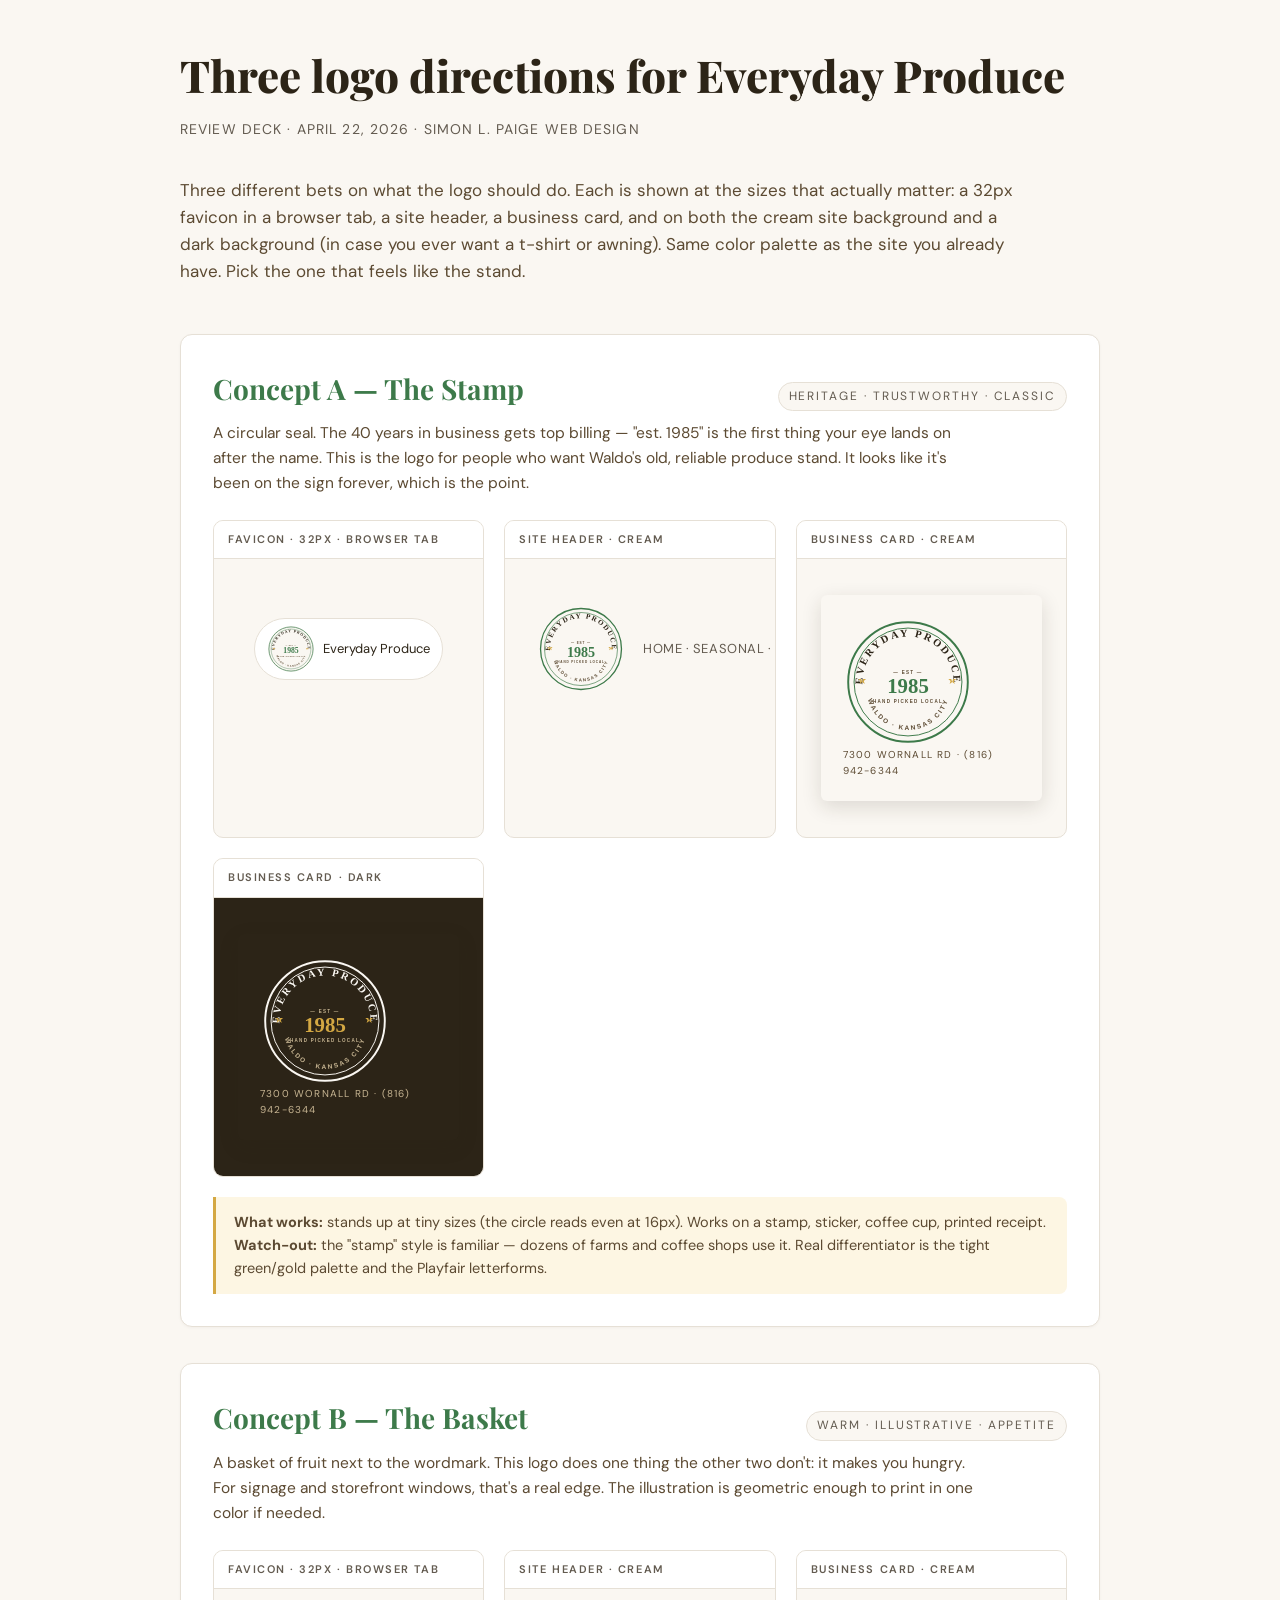
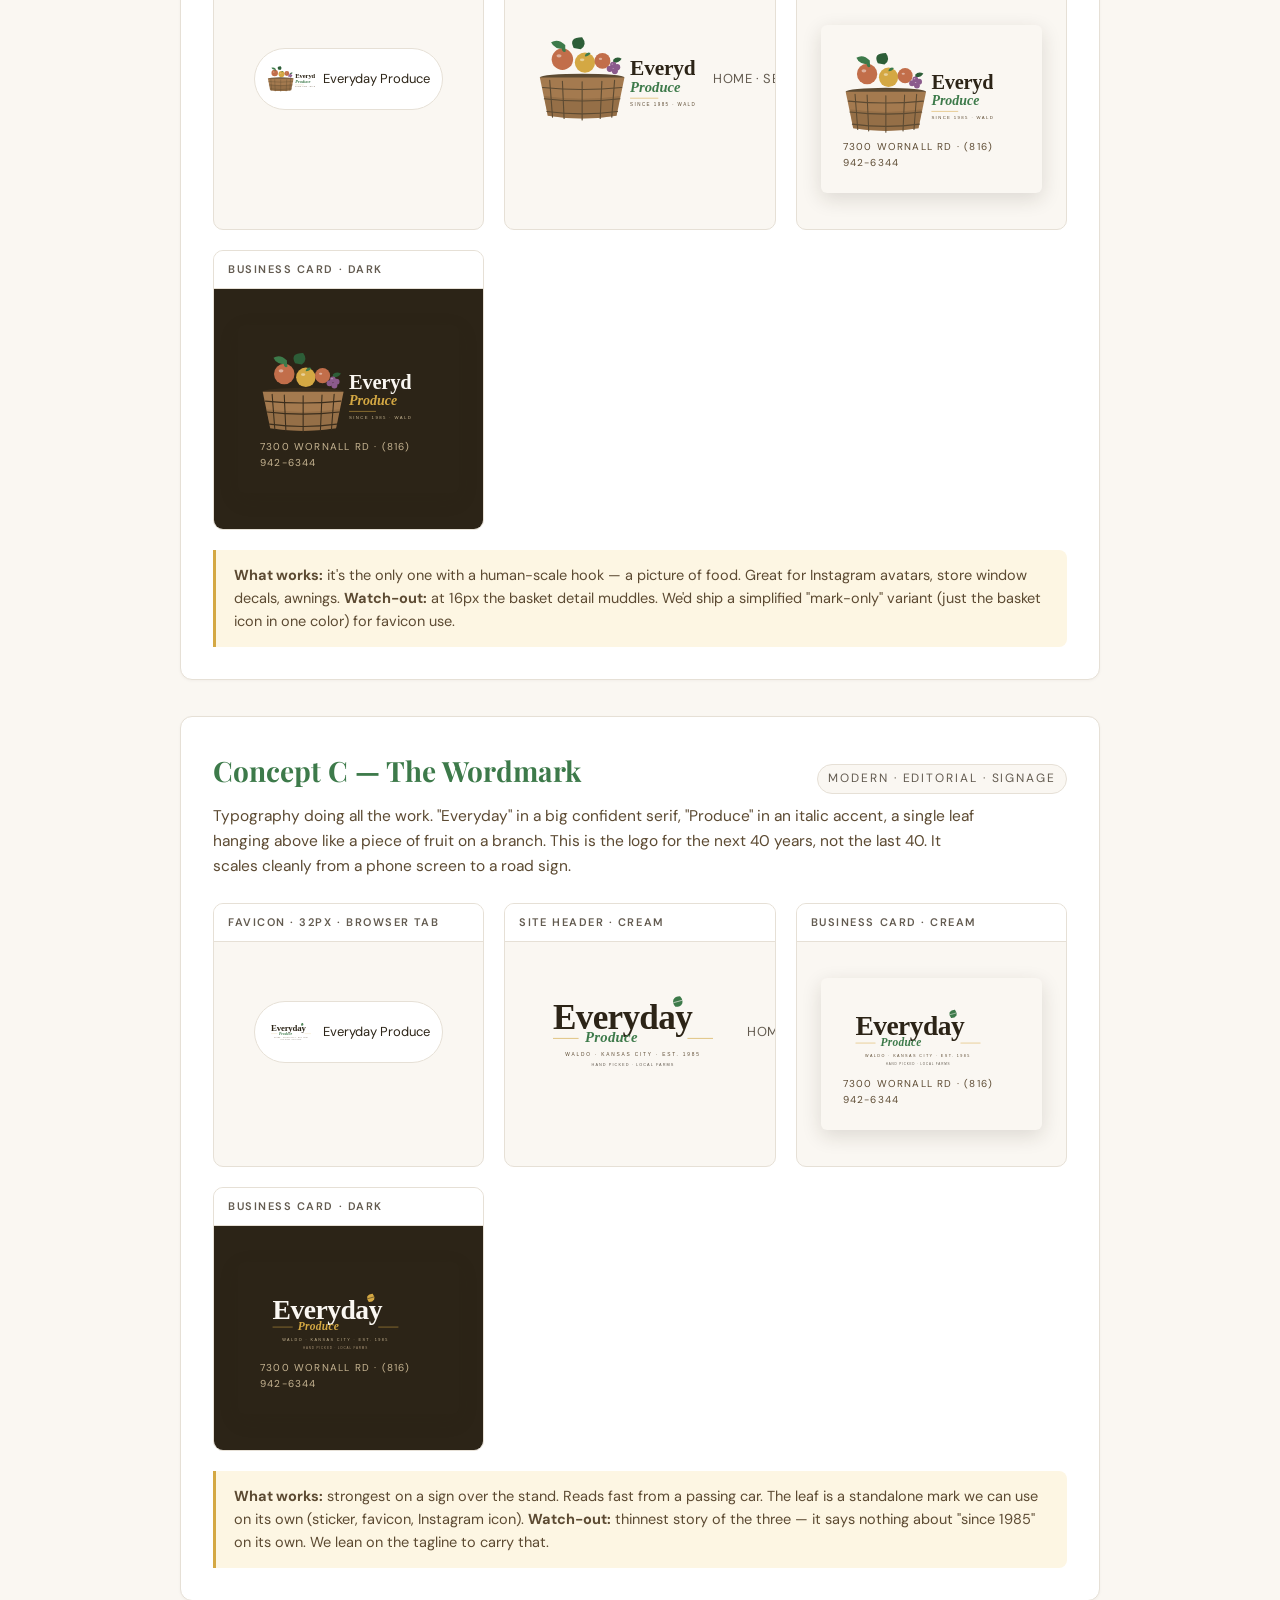
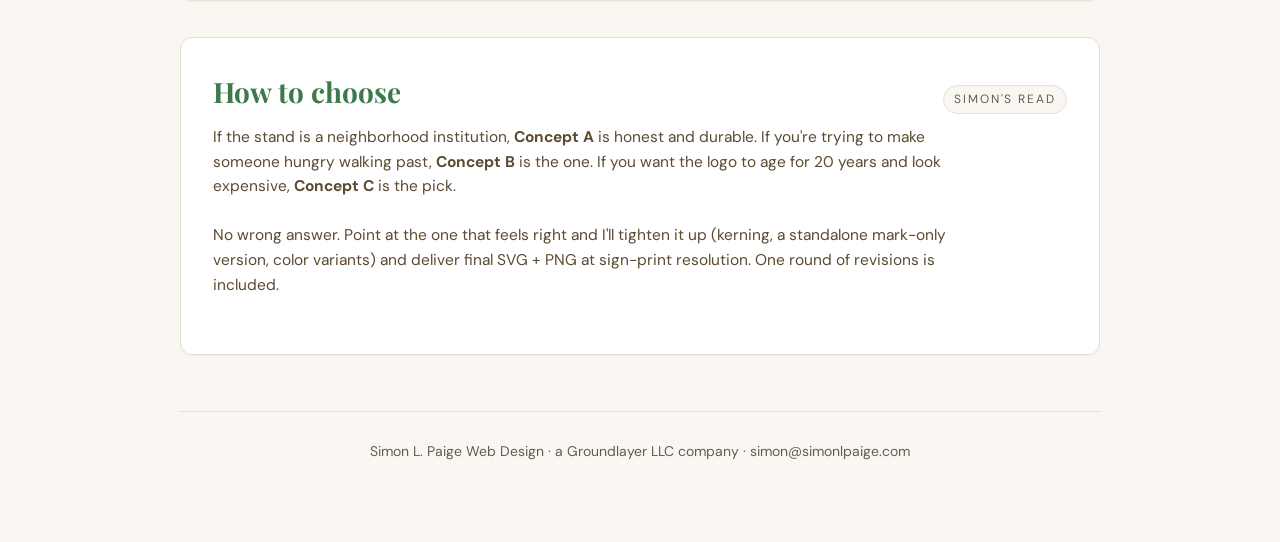
==== logo-concepts/index.html @ 11c3f3b6 "Add logo concepts review deck for Konrad" ====
<!doctype html>
<html lang="en">
<head>
<meta charset="utf-8">
<meta name="viewport" content="width=device-width, initial-scale=1">
<title>Everyday Produce — Logo Concepts — April 22, 2026</title>
<link rel="preconnect" href="https://fonts.googleapis.com">
<link rel="preconnect" href="https://fonts.gstatic.com" crossorigin>
<link href="https://fonts.googleapis.com/css2?family=Playfair+Display:wght@400;600;700;800&family=DM+Sans:wght@400;500;600&display=swap" rel="stylesheet">
<style>
  :root {
    --cream: #faf7f2;
    --white: #ffffff;
    --dark: #2c2417;
    --brown: #5c4a32;
    --green: #3d7a4a;
    --gold: #d4a843;
    --border: #e6e0d6;
    --warm-gray: #635b50;
  }
  *, *::before, *::after { box-sizing: border-box; margin: 0; padding: 0; }
  body {
    background: var(--cream);
    color: var(--dark);
    font-family: 'DM Sans', system-ui, sans-serif;
    line-height: 1.6;
    padding: 40px 24px 80px;
  }
  .wrap { max-width: 920px; margin: 0 auto; }
  h1 {
    font-family: 'Playfair Display', Georgia, serif;
    font-weight: 800;
    font-size: clamp(32px, 5vw, 44px);
    color: var(--dark);
    margin-bottom: 8px;
  }
  .deck-meta {
    color: var(--warm-gray);
    font-size: 14px;
    letter-spacing: 0.08em;
    text-transform: uppercase;
    margin-bottom: 36px;
  }
  .intro {
    font-size: 17px;
    color: var(--brown);
    margin-bottom: 48px;
    max-width: 70ch;
  }
  .concept {
    background: var(--white);
    border: 1px solid var(--border);
    border-radius: 12px;
    padding: 32px;
    margin-bottom: 36px;
    box-shadow: 0 1px 3px rgba(44,36,23,0.04);
  }
  .concept-head {
    display: flex;
    justify-content: space-between;
    align-items: baseline;
    gap: 16px;
    flex-wrap: wrap;
    margin-bottom: 4px;
  }
  .concept-head h2 {
    font-family: 'Playfair Display', serif;
    font-weight: 700;
    font-size: 28px;
    color: var(--green);
  }
  .concept-head .tag {
    font-size: 12px;
    letter-spacing: 0.16em;
    text-transform: uppercase;
    color: var(--warm-gray);
    background: var(--cream);
    padding: 4px 10px;
    border-radius: 999px;
    border: 1px solid var(--border);
  }
  .concept-pitch {
    color: var(--brown);
    font-size: 15.5px;
    margin: 10px 0 24px;
    max-width: 70ch;
  }

  /* Size demo grid */
  .sizes {
    display: grid;
    grid-template-columns: repeat(auto-fit, minmax(260px, 1fr));
    gap: 20px;
    margin-top: 16px;
  }
  .size-card {
    border: 1px solid var(--border);
    border-radius: 10px;
    overflow: hidden;
    background: var(--cream);
  }
  .size-label {
    background: var(--white);
    border-bottom: 1px solid var(--border);
    padding: 10px 14px;
    font-size: 11px;
    letter-spacing: 0.14em;
    text-transform: uppercase;
    color: var(--warm-gray);
    font-weight: 600;
  }
  .size-body {
    display: flex;
    align-items: center;
    justify-content: center;
    padding: 28px 18px;
    min-height: 130px;
  }
  .size-body.dark { background: var(--dark); }
  .size-body img { max-width: 100%; height: auto; }

  /* Favicon row */
  .favicon-row {
    display: flex;
    gap: 16px;
    align-items: center;
  }
  .favicon-row img { width: 48px; height: 48px; }
  .favicon-row .chrome-tab {
    display: inline-flex;
    align-items: center;
    gap: 8px;
    background: var(--white);
    border: 1px solid var(--border);
    padding: 6px 12px;
    border-radius: 999px;
    font-size: 13px;
    color: var(--dark);
  }

  /* Size card bodies need more room to let logos breathe */
  .size-body { min-height: 180px; padding: 36px 24px; }
  .size-body.large { min-height: 260px; }

  /* Header mock */
  .header-mock {
    display: flex;
    justify-content: space-between;
    align-items: center;
    width: 100%;
    padding: 0 8px;
    gap: 18px;
  }
  .header-mock img { max-height: 96px; width: auto; }
  /* Concept A is a square stamp; cap its header height a bit */
  .header-mock img.stamp { max-height: 88px; }
  .header-mock .nav {
    font-size: 13px;
    color: var(--warm-gray);
    letter-spacing: 0.04em;
    white-space: nowrap;
    flex-shrink: 0;
  }
  .header-mock.dark .nav { color: #e6e0d6; }
  @media (max-width: 600px) { .header-mock .nav { display: none; } }

  /* Business card mock */
  .card-mock {
    width: 100%;
    max-width: 380px;
    aspect-ratio: 1.75 / 1;
    background: var(--cream);
    border-radius: 6px;
    box-shadow: 0 6px 20px rgba(44,36,23,0.14);
    padding: 22px;
    display: flex;
    flex-direction: column;
    justify-content: space-between;
  }
  .card-mock.dark { background: var(--dark); color: var(--cream); }
  .card-mock img { max-height: 120px; max-width: 85%; width: auto; align-self: flex-start; }
  .card-mock img.stamp { max-height: 130px; }
  .card-mock .card-contact {
    font-size: 10px;
    letter-spacing: 0.12em;
    color: var(--brown);
    text-transform: uppercase;
  }
  .card-mock.dark .card-contact { color: #c8b693; }

  .notes {
    background: #fdf6e3;
    border-left: 3px solid var(--gold);
    padding: 14px 18px;
    border-radius: 0 8px 8px 0;
    font-size: 14.5px;
    color: var(--brown);
    margin-top: 20px;
  }

  .footer {
    text-align: center;
    color: var(--warm-gray);
    font-size: 14px;
    margin-top: 56px;
    padding-top: 28px;
    border-top: 1px solid var(--border);
  }
</style>
</head>
<body>
<div class="wrap">

  <h1>Three logo directions for Everyday Produce</h1>
  <div class="deck-meta">Review deck · April 22, 2026 · Simon L. Paige Web Design</div>

  <p class="intro">
    Three different bets on what the logo should do. Each is shown at the sizes that actually
    matter: a 32px favicon in a browser tab, a site header, a business card, and on both the
    cream site background and a dark background (in case you ever want a t-shirt or awning).
    Same color palette as the site you already have. Pick the one that feels like the stand.
  </p>

  <!-- ======================= CONCEPT A ======================= -->
  <section class="concept">
    <div class="concept-head">
      <h2>Concept A — The Stamp</h2>
      <span class="tag">Heritage · Trustworthy · Classic</span>
    </div>
    <p class="concept-pitch">
      A circular seal. The 40 years in business gets top billing — "est. 1985" is the first thing
      your eye lands on after the name. This is the logo for people who want Waldo's old, reliable
      produce stand. It looks like it's been on the sign forever, which is the point.
    </p>

    <div class="sizes">
      <div class="size-card">
        <div class="size-label">Favicon · 32px · browser tab</div>
        <div class="size-body">
          <div class="favicon-row">
            <span class="chrome-tab"><img src="concept-a-stamp.svg" alt="Concept A favicon">Everyday Produce</span>
          </div>
        </div>
      </div>

      <div class="size-card">
        <div class="size-label">Site header · cream</div>
        <div class="size-body">
          <div class="header-mock">
            <img class="stamp" src="concept-a-stamp.svg" alt="Concept A header">
            <span class="nav">HOME · SEASONAL · VISIT</span>
          </div>
        </div>
      </div>

      <div class="size-card">
        <div class="size-label">Business card · cream</div>
        <div class="size-body">
          <div class="card-mock">
            <img class="stamp" src="concept-a-stamp.svg" alt="Concept A business card">
            <div class="card-contact">7300 Wornall Rd · (816) 942-6344</div>
          </div>
        </div>
      </div>

      <div class="size-card">
        <div class="size-label">Business card · dark</div>
        <div class="size-body dark">
          <div class="card-mock dark">
            <img class="stamp" src="concept-a-stamp-dark.svg" alt="Concept A on dark">
            <div class="card-contact">7300 Wornall Rd · (816) 942-6344</div>
          </div>
        </div>
      </div>
    </div>

    <div class="notes">
      <strong>What works:</strong> stands up at tiny sizes (the circle reads even at 16px).
      Works on a stamp, sticker, coffee cup, printed receipt.
      <strong>Watch-out:</strong> the "stamp" style is familiar — dozens of farms and coffee
      shops use it. Real differentiator is the tight green/gold palette and the Playfair letterforms.
    </div>
  </section>

  <!-- ======================= CONCEPT B ======================= -->
  <section class="concept">
    <div class="concept-head">
      <h2>Concept B — The Basket</h2>
      <span class="tag">Warm · Illustrative · Appetite</span>
    </div>
    <p class="concept-pitch">
      A basket of fruit next to the wordmark. This logo does one thing the other two don't:
      it makes you hungry. For signage and storefront windows, that's a real edge. The
      illustration is geometric enough to print in one color if needed.
    </p>

    <div class="sizes">
      <div class="size-card">
        <div class="size-label">Favicon · 32px · browser tab</div>
        <div class="size-body">
          <div class="favicon-row">
            <span class="chrome-tab"><img src="concept-b-basket.svg" alt="Concept B favicon">Everyday Produce</span>
          </div>
        </div>
      </div>

      <div class="size-card">
        <div class="size-label">Site header · cream</div>
        <div class="size-body">
          <div class="header-mock">
            <img src="concept-b-basket.svg" alt="Concept B header">
            <span class="nav">HOME · SEASONAL · VISIT</span>
          </div>
        </div>
      </div>

      <div class="size-card">
        <div class="size-label">Business card · cream</div>
        <div class="size-body">
          <div class="card-mock">
            <img src="concept-b-basket.svg" alt="Concept B business card">
            <div class="card-contact">7300 Wornall Rd · (816) 942-6344</div>
          </div>
        </div>
      </div>

      <div class="size-card">
        <div class="size-label">Business card · dark</div>
        <div class="size-body dark">
          <div class="card-mock dark">
            <img src="concept-b-basket-dark.svg" alt="Concept B on dark">
            <div class="card-contact">7300 Wornall Rd · (816) 942-6344</div>
          </div>
        </div>
      </div>
    </div>

    <div class="notes">
      <strong>What works:</strong> it's the only one with a human-scale hook — a picture of food.
      Great for Instagram avatars, store window decals, awnings.
      <strong>Watch-out:</strong> at 16px the basket detail muddles. We'd ship a simplified
      "mark-only" variant (just the basket icon in one color) for favicon use.
    </div>
  </section>

  <!-- ======================= CONCEPT C ======================= -->
  <section class="concept">
    <div class="concept-head">
      <h2>Concept C — The Wordmark</h2>
      <span class="tag">Modern · Editorial · Signage</span>
    </div>
    <p class="concept-pitch">
      Typography doing all the work. "Everyday" in a big confident serif, "Produce" in an italic
      accent, a single leaf hanging above like a piece of fruit on a branch. This is the logo for
      the next 40 years, not the last 40. It scales cleanly from a phone screen to a road sign.
    </p>

    <div class="sizes">
      <div class="size-card">
        <div class="size-label">Favicon · 32px · browser tab</div>
        <div class="size-body">
          <div class="favicon-row">
            <span class="chrome-tab"><img src="concept-c-wordmark.svg" alt="Concept C favicon">Everyday Produce</span>
          </div>
        </div>
      </div>

      <div class="size-card">
        <div class="size-label">Site header · cream</div>
        <div class="size-body">
          <div class="header-mock">
            <img src="concept-c-wordmark.svg" alt="Concept C header">
            <span class="nav">HOME · SEASONAL · VISIT</span>
          </div>
        </div>
      </div>

      <div class="size-card">
        <div class="size-label">Business card · cream</div>
        <div class="size-body">
          <div class="card-mock">
            <img src="concept-c-wordmark.svg" alt="Concept C business card">
            <div class="card-contact">7300 Wornall Rd · (816) 942-6344</div>
          </div>
        </div>
      </div>

      <div class="size-card">
        <div class="size-label">Business card · dark</div>
        <div class="size-body dark">
          <div class="card-mock dark">
            <img src="concept-c-wordmark-dark.svg" alt="Concept C on dark">
            <div class="card-contact">7300 Wornall Rd · (816) 942-6344</div>
          </div>
        </div>
      </div>
    </div>

    <div class="notes">
      <strong>What works:</strong> strongest on a sign over the stand. Reads fast from a
      passing car. The leaf is a standalone mark we can use on its own (sticker,
      favicon, Instagram icon).
      <strong>Watch-out:</strong> thinnest story of the three — it says nothing about "since 1985"
      on its own. We lean on the tagline to carry that.
    </div>
  </section>

  <section class="concept">
    <div class="concept-head">
      <h2>How to choose</h2>
      <span class="tag">Simon's read</span>
    </div>
    <p class="concept-pitch">
      If the stand is a neighborhood institution, <strong>Concept A</strong> is honest and
      durable. If you're trying to make someone hungry walking past, <strong>Concept B</strong>
      is the one. If you want the logo to age for 20 years and look expensive,
      <strong>Concept C</strong> is the pick.
    </p>
    <p class="concept-pitch">
      No wrong answer. Point at the one that feels right and I'll tighten it up (kerning, a
      standalone mark-only version, color variants) and deliver final SVG + PNG at sign-print
      resolution. One round of revisions is included.
    </p>
  </section>

  <div class="footer">
    Simon L. Paige Web Design · a Groundlayer LLC company · simon@simonlpaige.com
  </div>

</div>
</body>
</html>
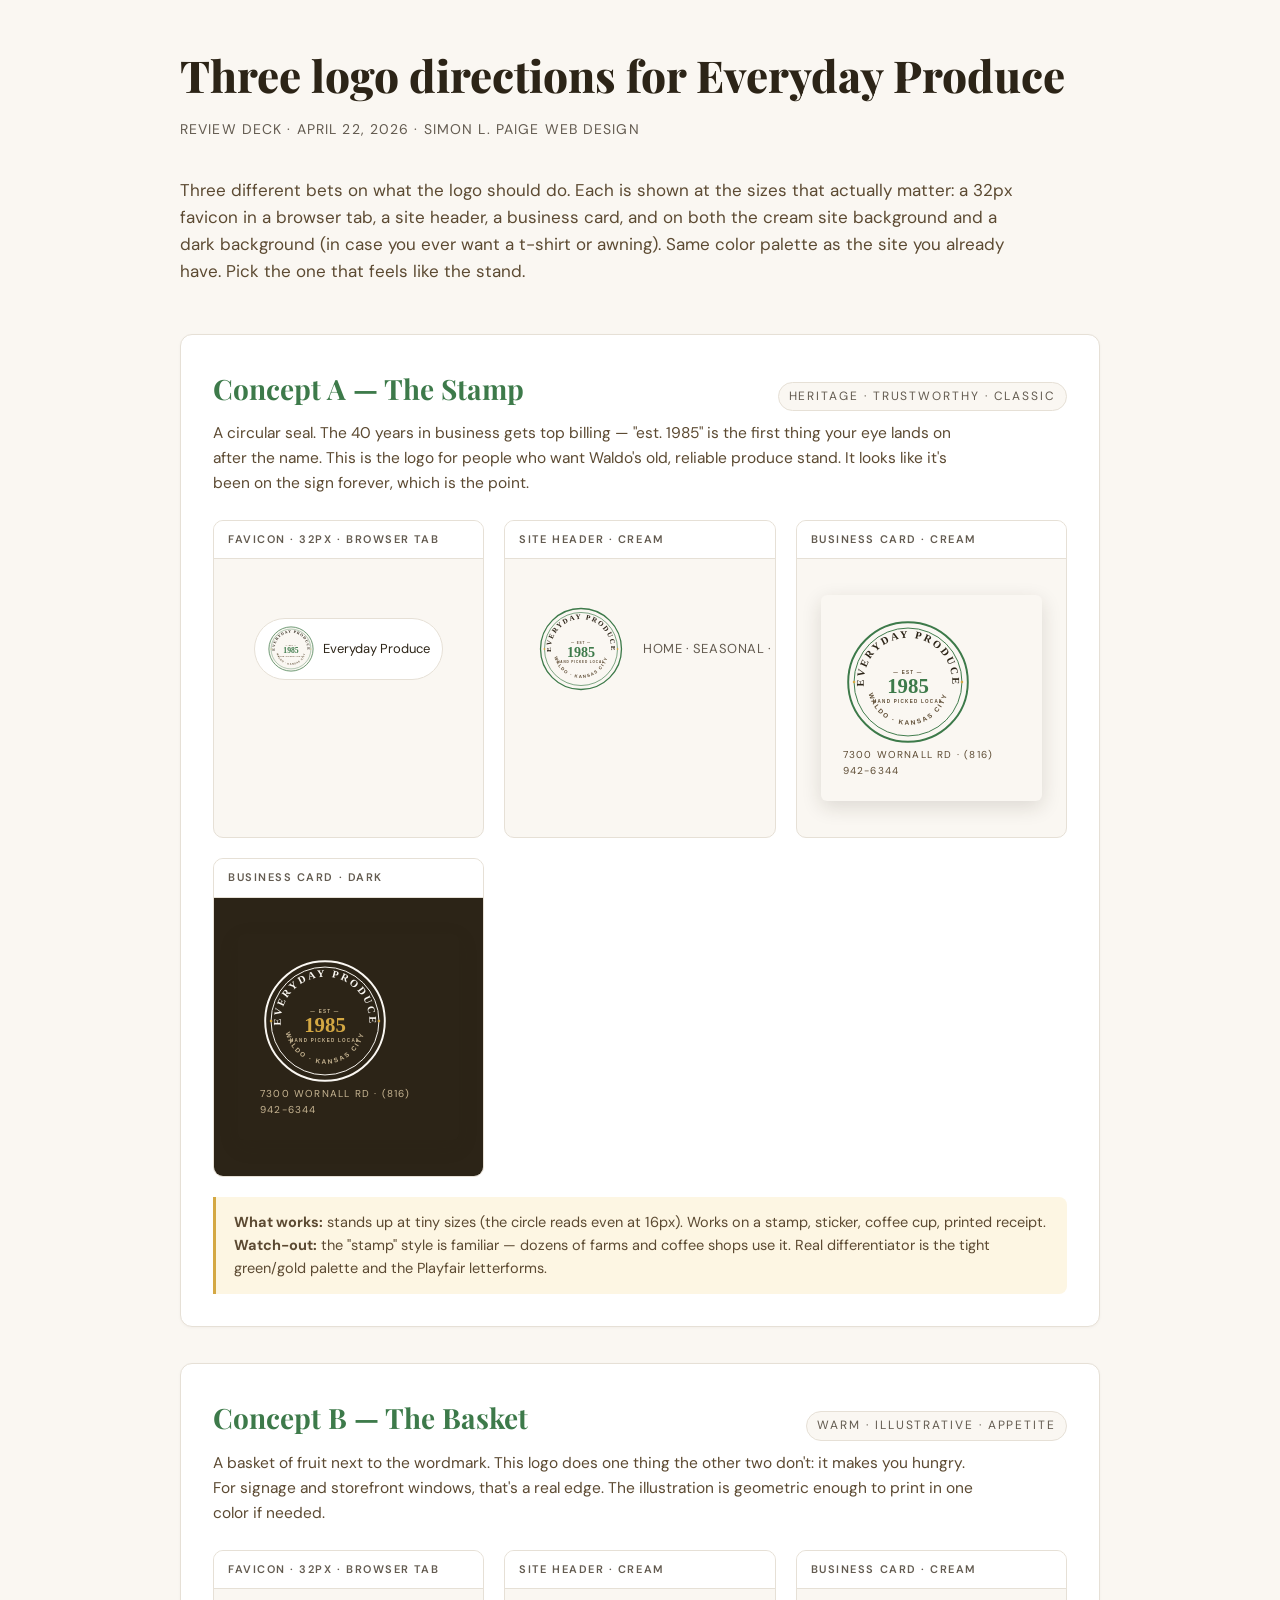
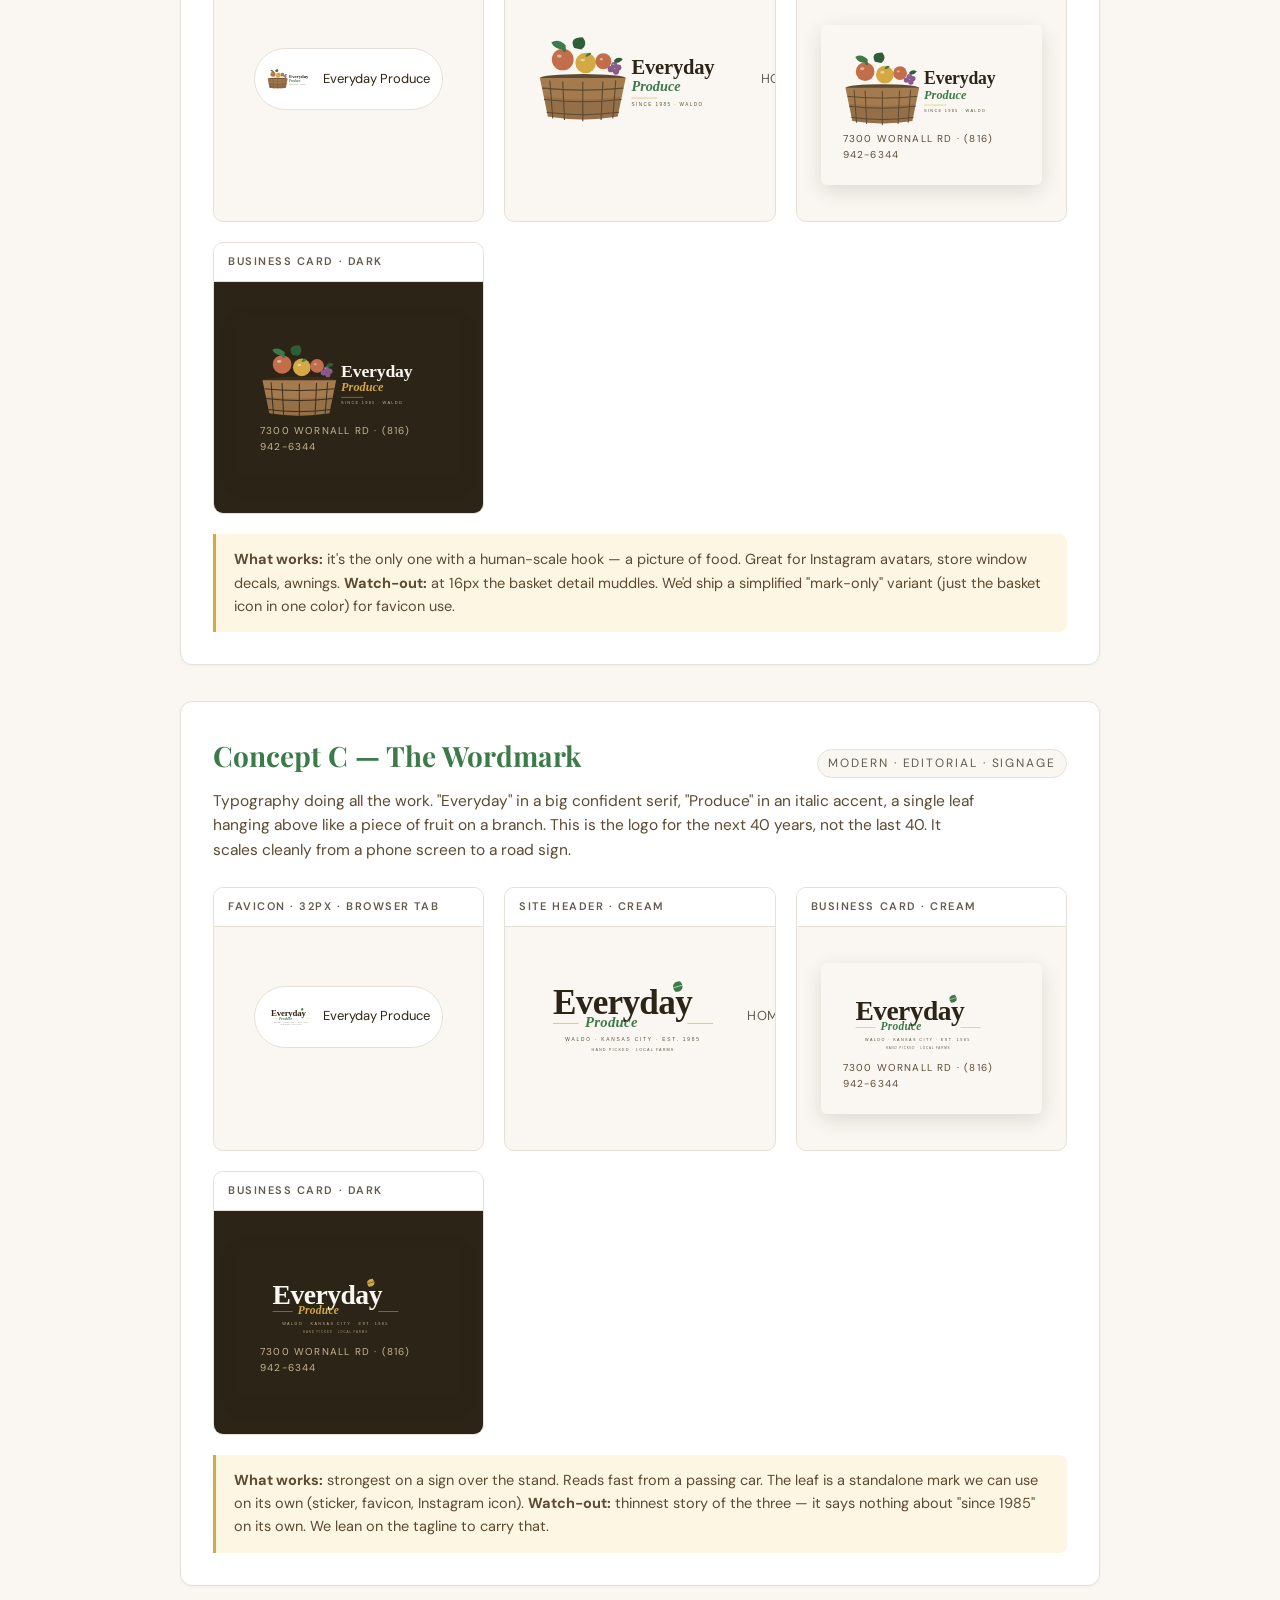
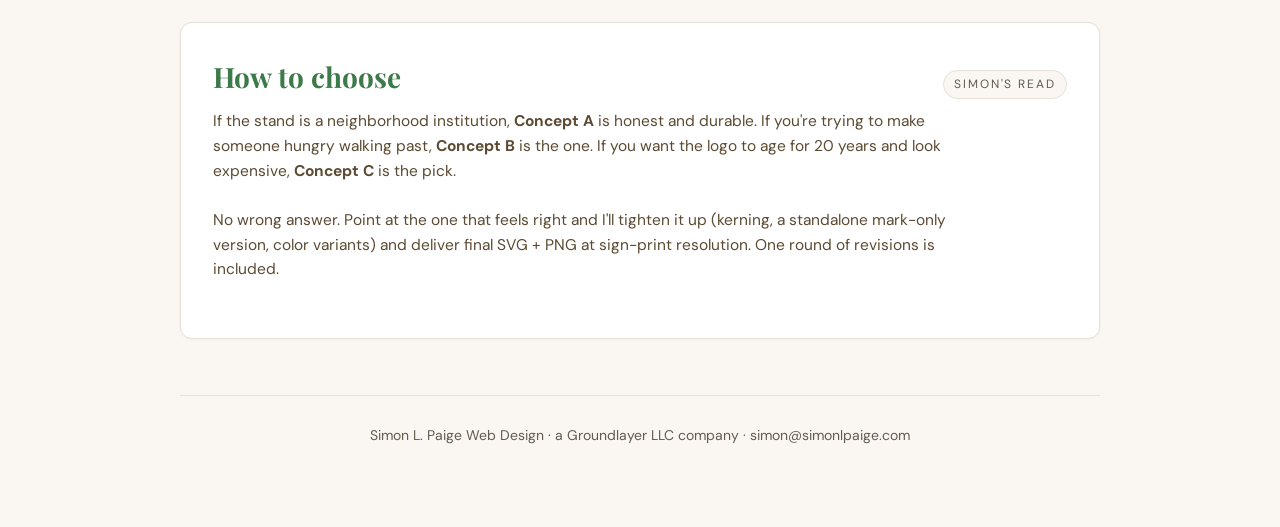
==== commit d515f5ee: "Deck: Concept B uses wide-lockup display class so wordmark reads at legible size in mocks" ====
--- a/logo-concepts/index.html
+++ b/logo-concepts/index.html
@@ -154,6 +154,8 @@
   .header-mock img { max-height: 96px; width: auto; }
   /* Concept A is a square stamp; cap its header height a bit */
   .header-mock img.stamp { max-height: 88px; }
+  /* Concept B is a wide horizontal lockup; let it fill container width instead of being height-capped, so the wordmark reads. */
+  .header-mock img.wide-lockup { max-height: none; height: auto; width: 100%; max-width: 100%; }
   .header-mock .nav {
     font-size: 13px;
     color: var(--warm-gray);
@@ -180,6 +182,8 @@
   .card-mock.dark { background: var(--dark); color: var(--cream); }
   .card-mock img { max-height: 120px; max-width: 85%; width: auto; align-self: flex-start; }
   .card-mock img.stamp { max-height: 130px; }
+  /* Concept B wide lockup: let it fill card width instead of being height-capped. */
+  .card-mock img.wide-lockup { max-height: none; max-width: 100%; width: 100%; height: auto; }
   .card-mock .card-contact {
     font-size: 10px;
     letter-spacing: 0.12em;
@@ -308,7 +312,7 @@
         <div class="size-label">Site header · cream</div>
         <div class="size-body">
           <div class="header-mock">
-            <img src="concept-b-basket.svg" alt="Concept B header">
+            <img class="wide-lockup" src="concept-b-basket.svg" alt="Concept B header">
             <span class="nav">HOME · SEASONAL · VISIT</span>
           </div>
         </div>
@@ -318,7 +322,7 @@
         <div class="size-label">Business card · cream</div>
         <div class="size-body">
           <div class="card-mock">
-            <img src="concept-b-basket.svg" alt="Concept B business card">
+            <img class="wide-lockup" src="concept-b-basket.svg" alt="Concept B business card">
             <div class="card-contact">7300 Wornall Rd · (816) 942-6344</div>
           </div>
         </div>
@@ -328,7 +332,7 @@
         <div class="size-label">Business card · dark</div>
         <div class="size-body dark">
           <div class="card-mock dark">
-            <img src="concept-b-basket-dark.svg" alt="Concept B on dark">
+            <img class="wide-lockup" src="concept-b-basket-dark.svg" alt="Concept B on dark">
             <div class="card-contact">7300 Wornall Rd · (816) 942-6344</div>
           </div>
         </div>
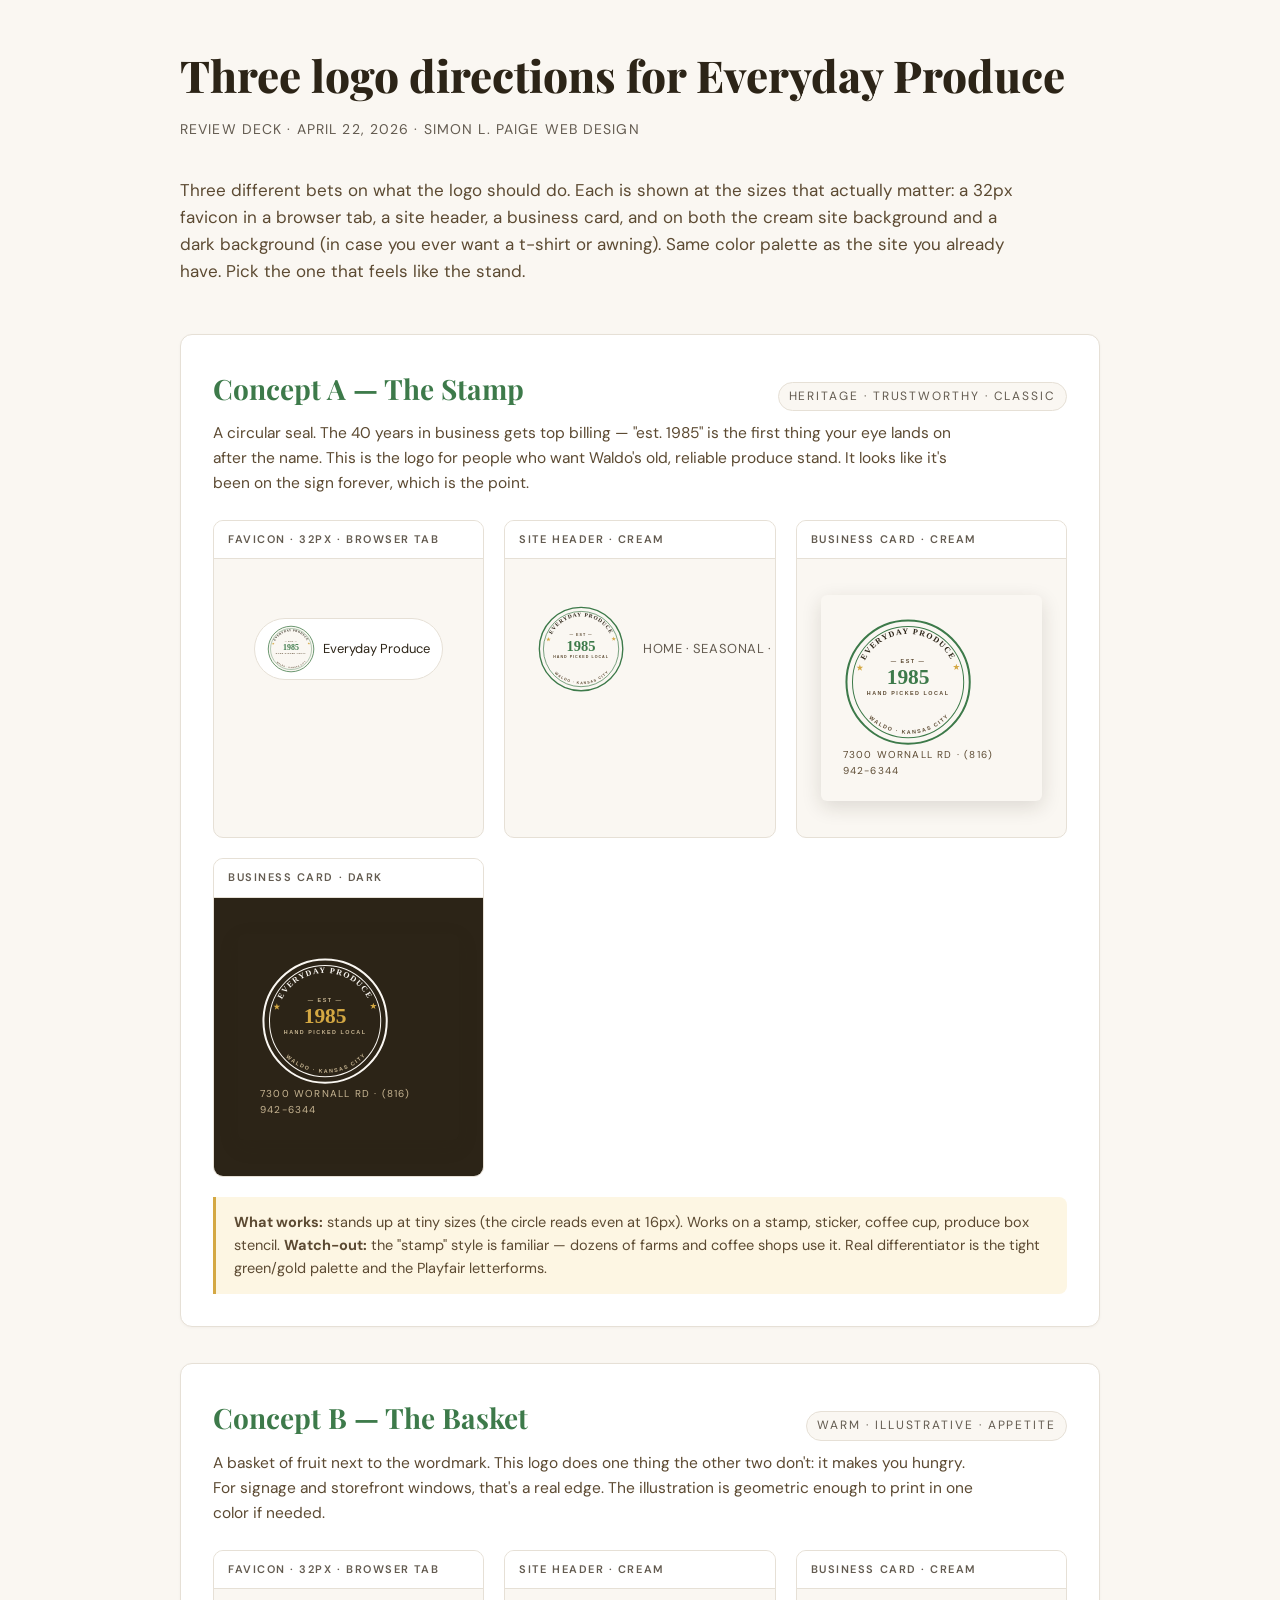
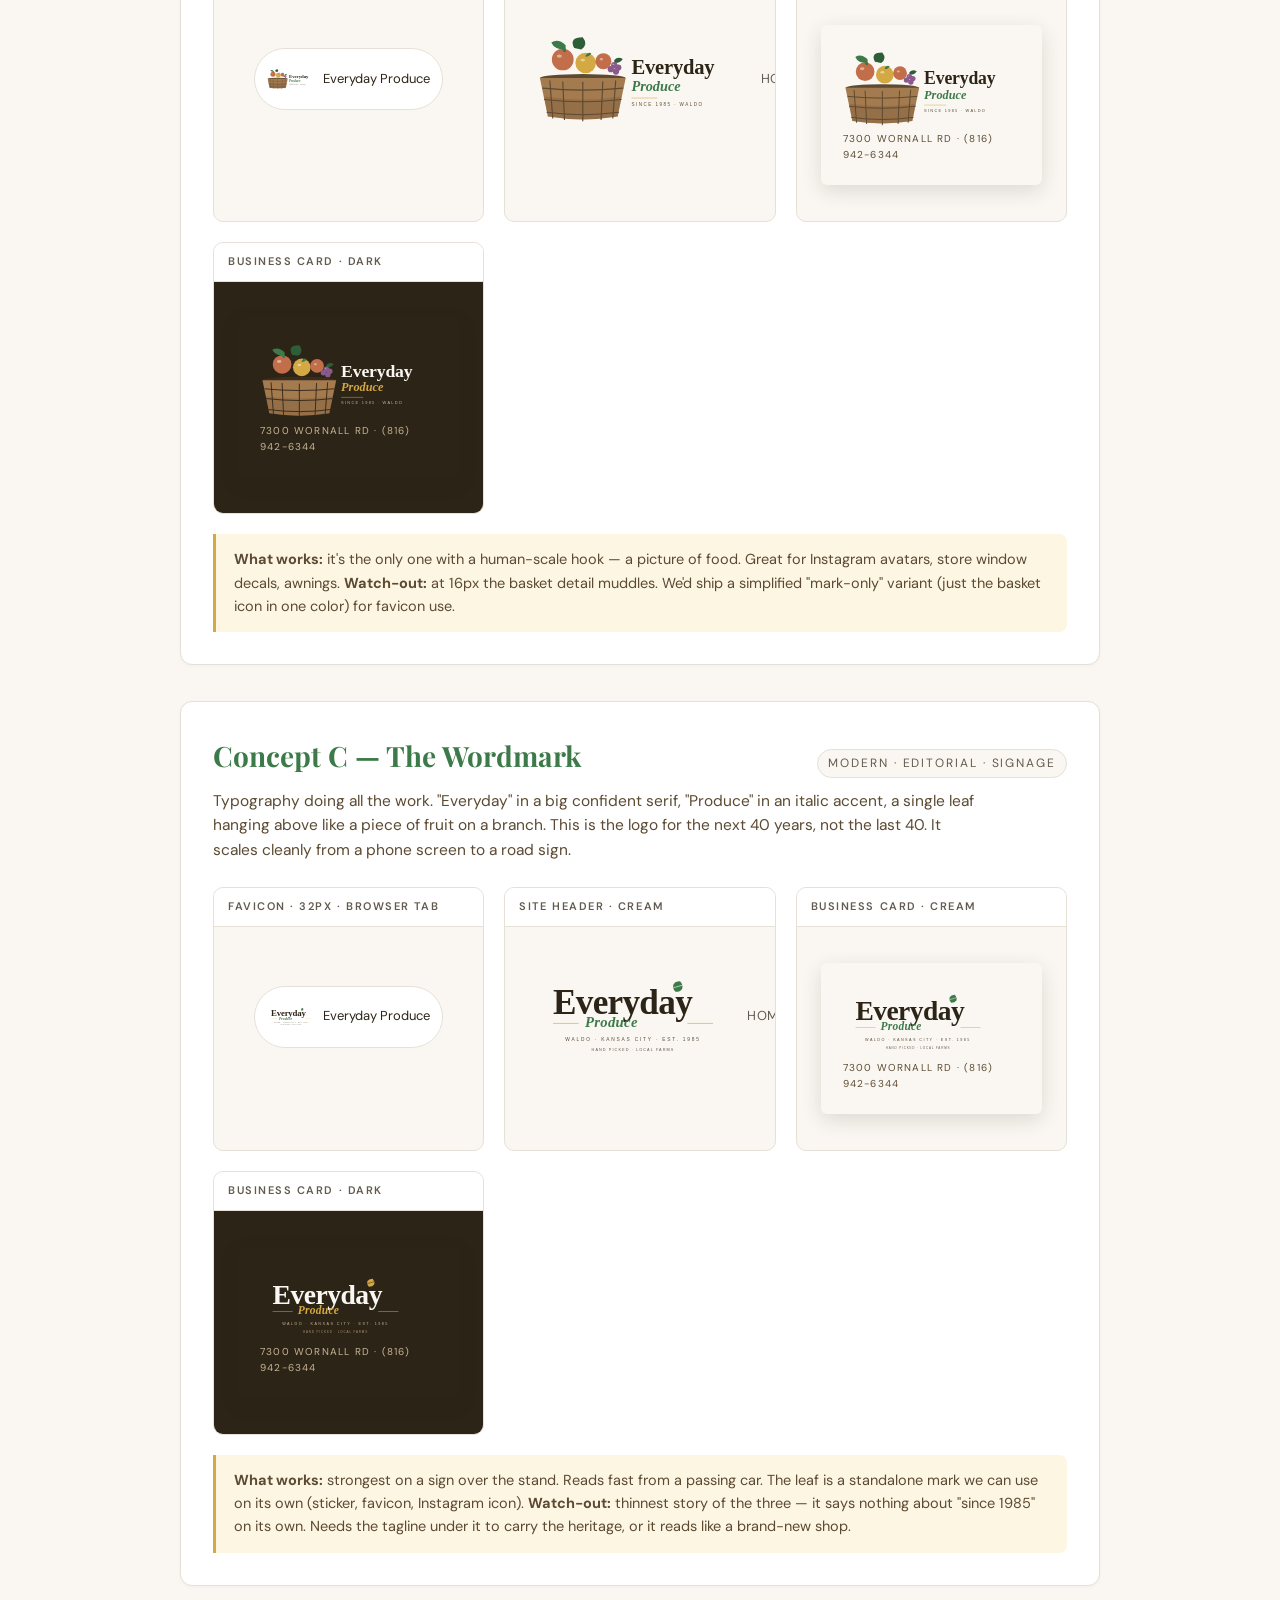
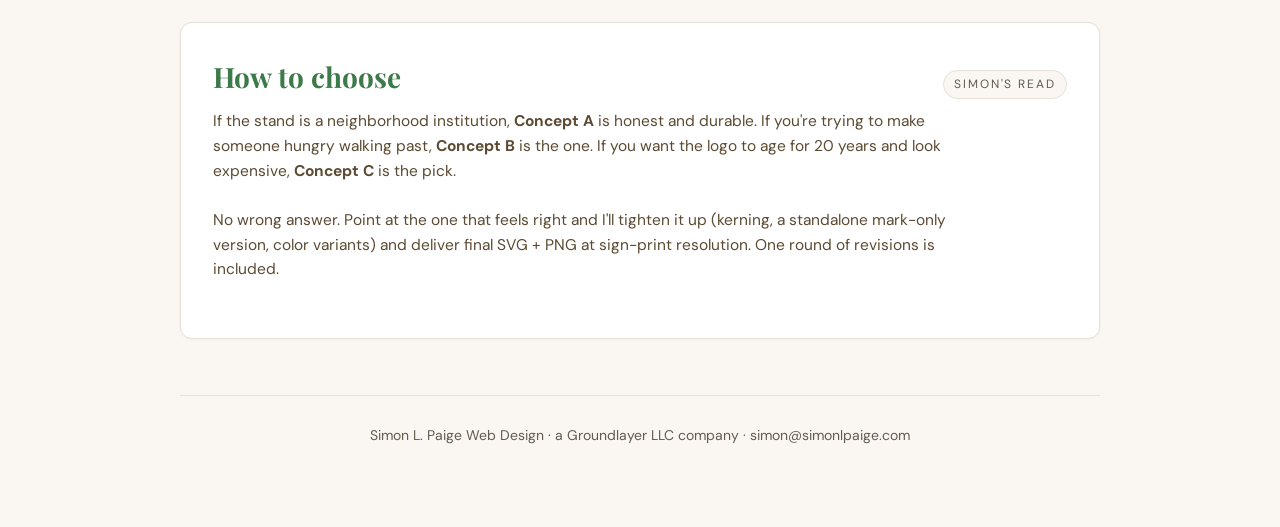
==== commit 794bd933: "Logo review copy: sharpen A (produce box stencil) + C (tagline necessity)" ====
--- a/logo-concepts/index.html
+++ b/logo-concepts/index.html
@@ -280,7 +280,7 @@
 
     <div class="notes">
       <strong>What works:</strong> stands up at tiny sizes (the circle reads even at 16px).
-      Works on a stamp, sticker, coffee cup, printed receipt.
+      Works on a stamp, sticker, coffee cup, produce box stencil.
       <strong>Watch-out:</strong> the "stamp" style is familiar — dozens of farms and coffee
       shops use it. Real differentiator is the tight green/gold palette and the Playfair letterforms.
     </div>
@@ -405,7 +405,7 @@
       passing car. The leaf is a standalone mark we can use on its own (sticker,
       favicon, Instagram icon).
       <strong>Watch-out:</strong> thinnest story of the three — it says nothing about "since 1985"
-      on its own. We lean on the tagline to carry that.
+      on its own. Needs the tagline under it to carry the heritage, or it reads like a brand-new shop.
     </div>
   </section>
 
